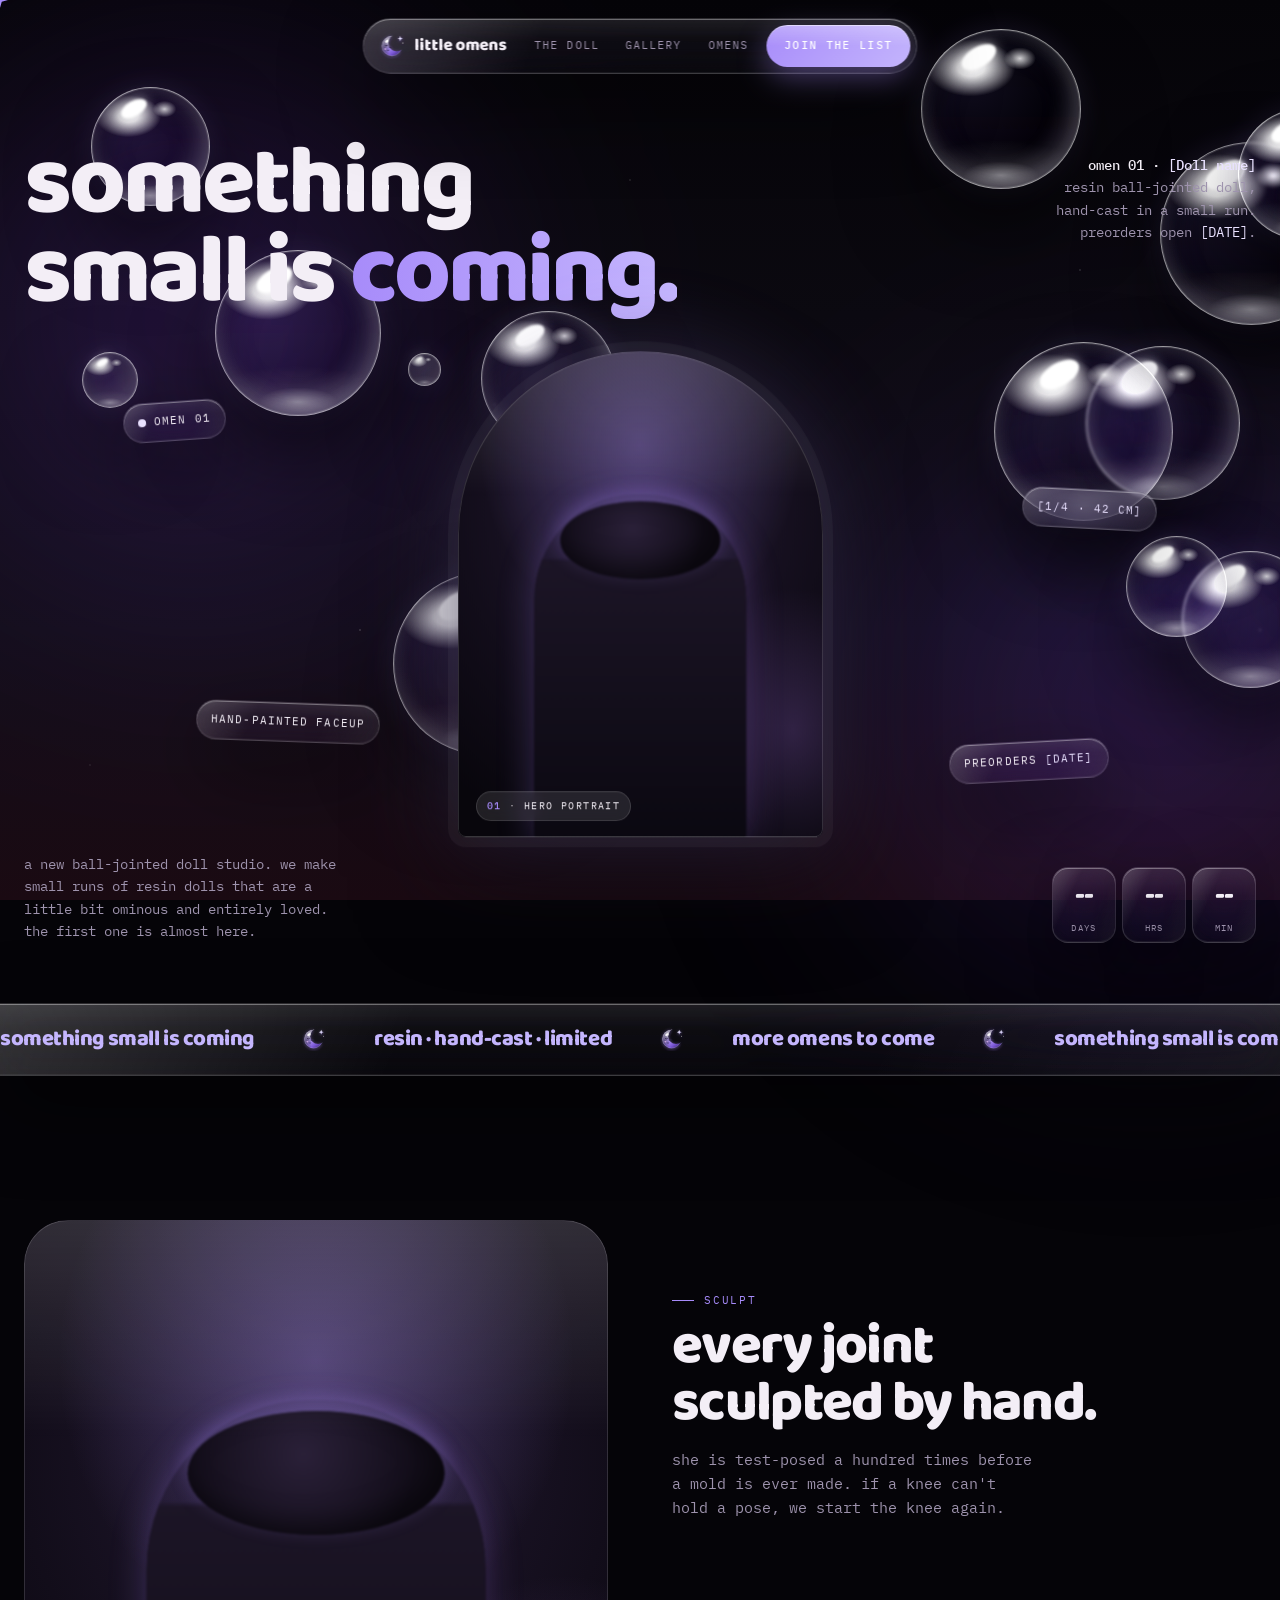
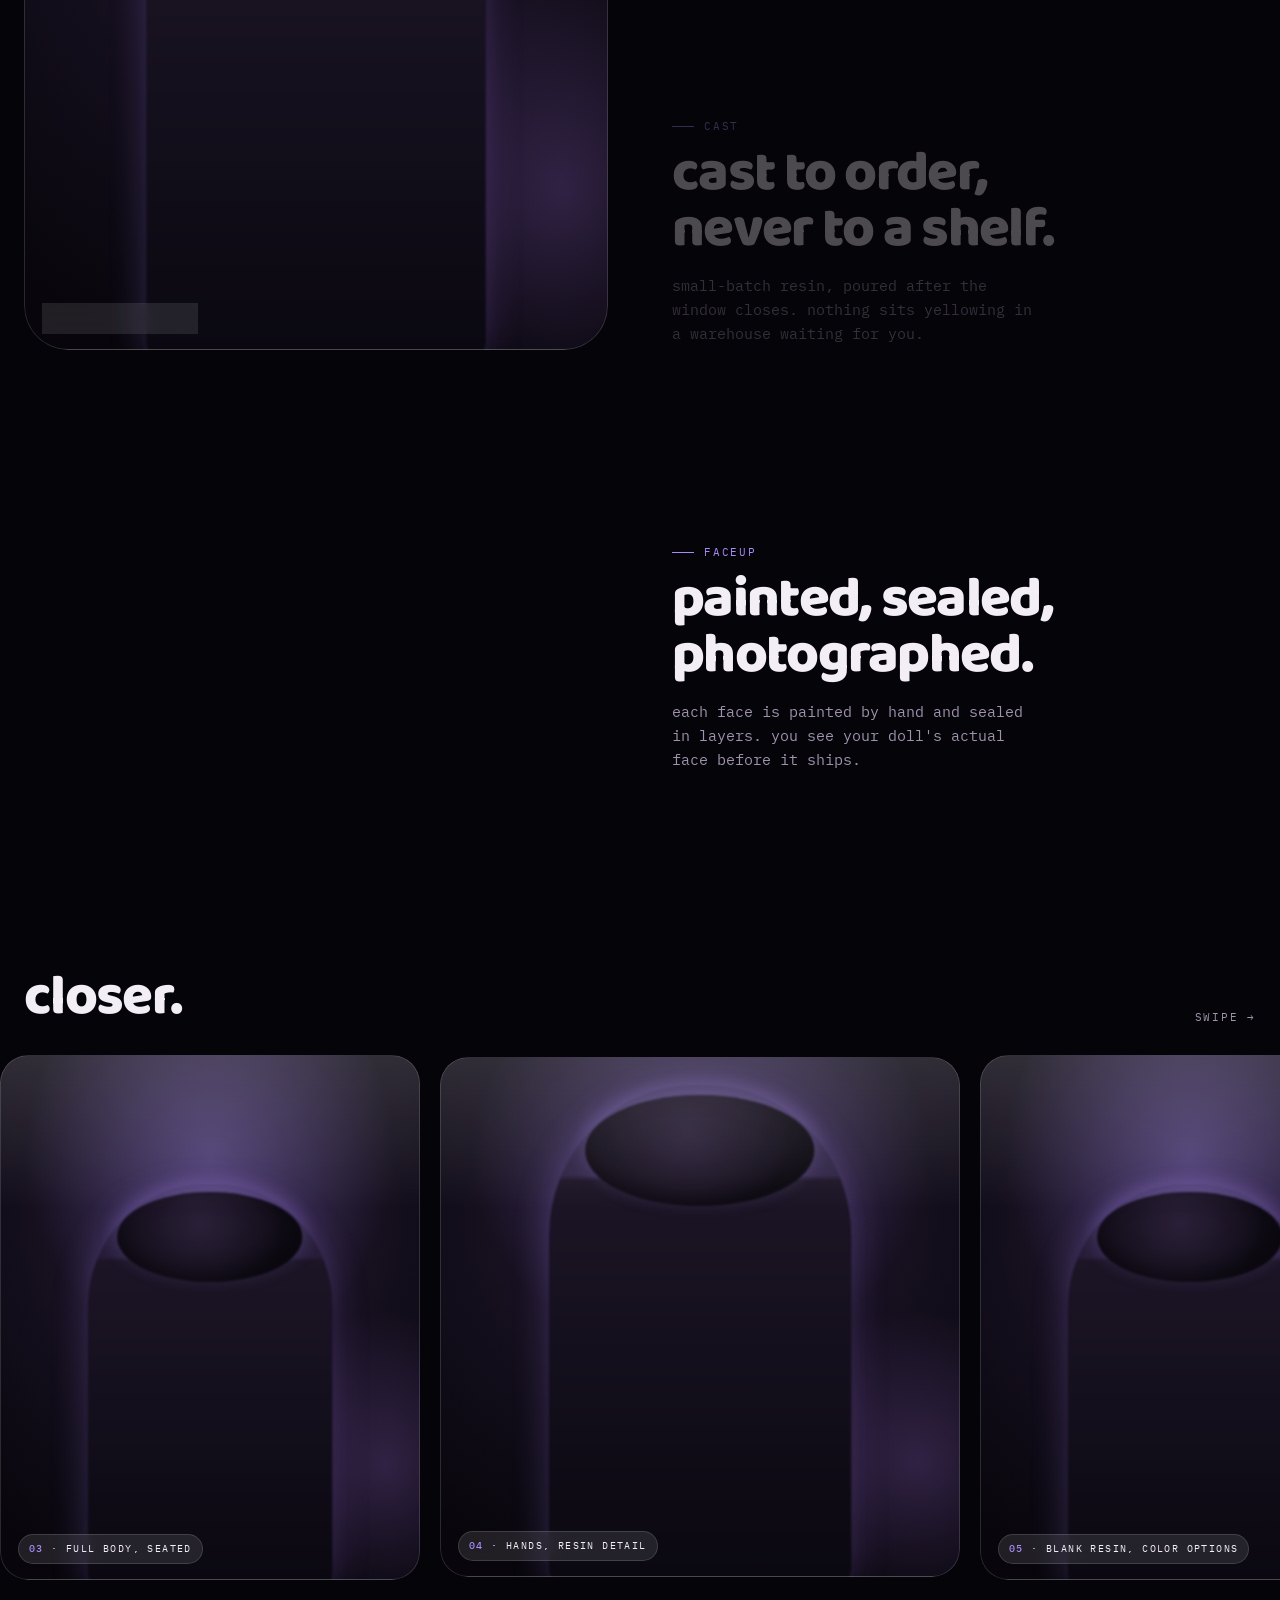
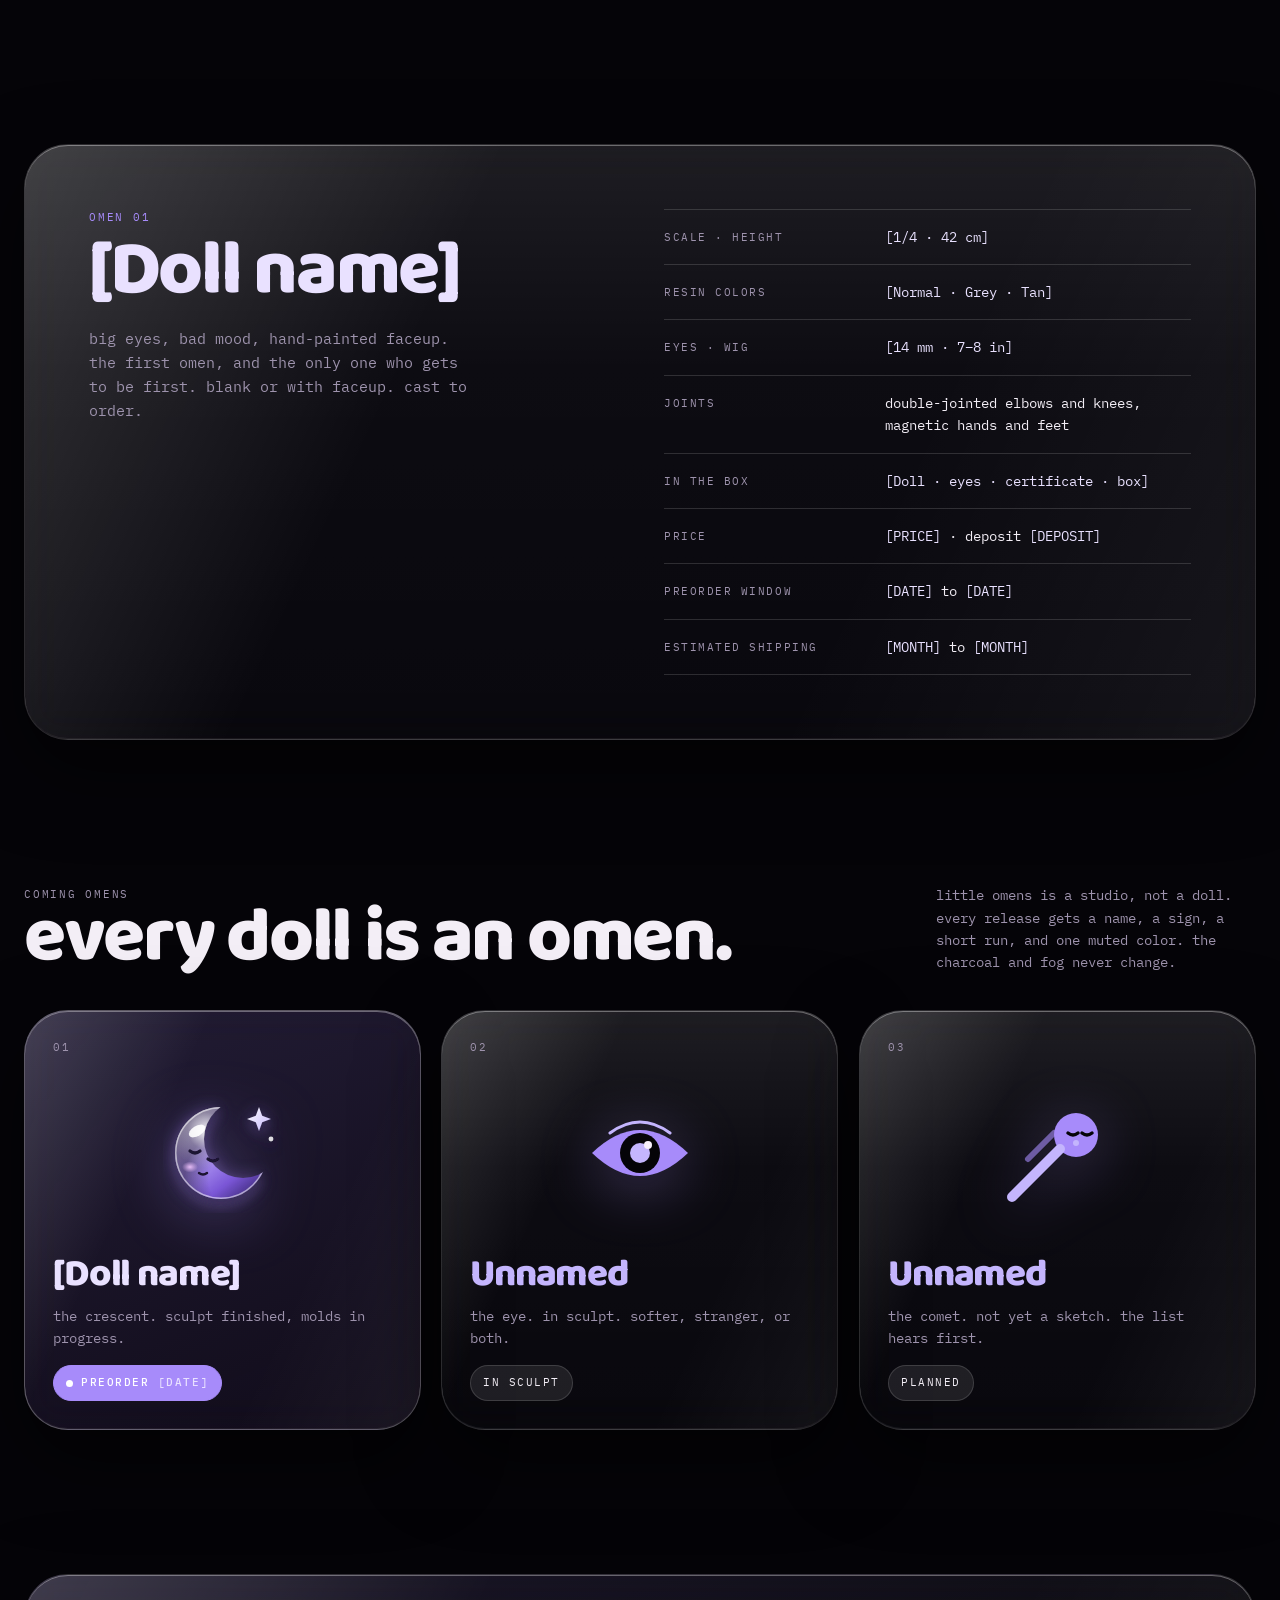
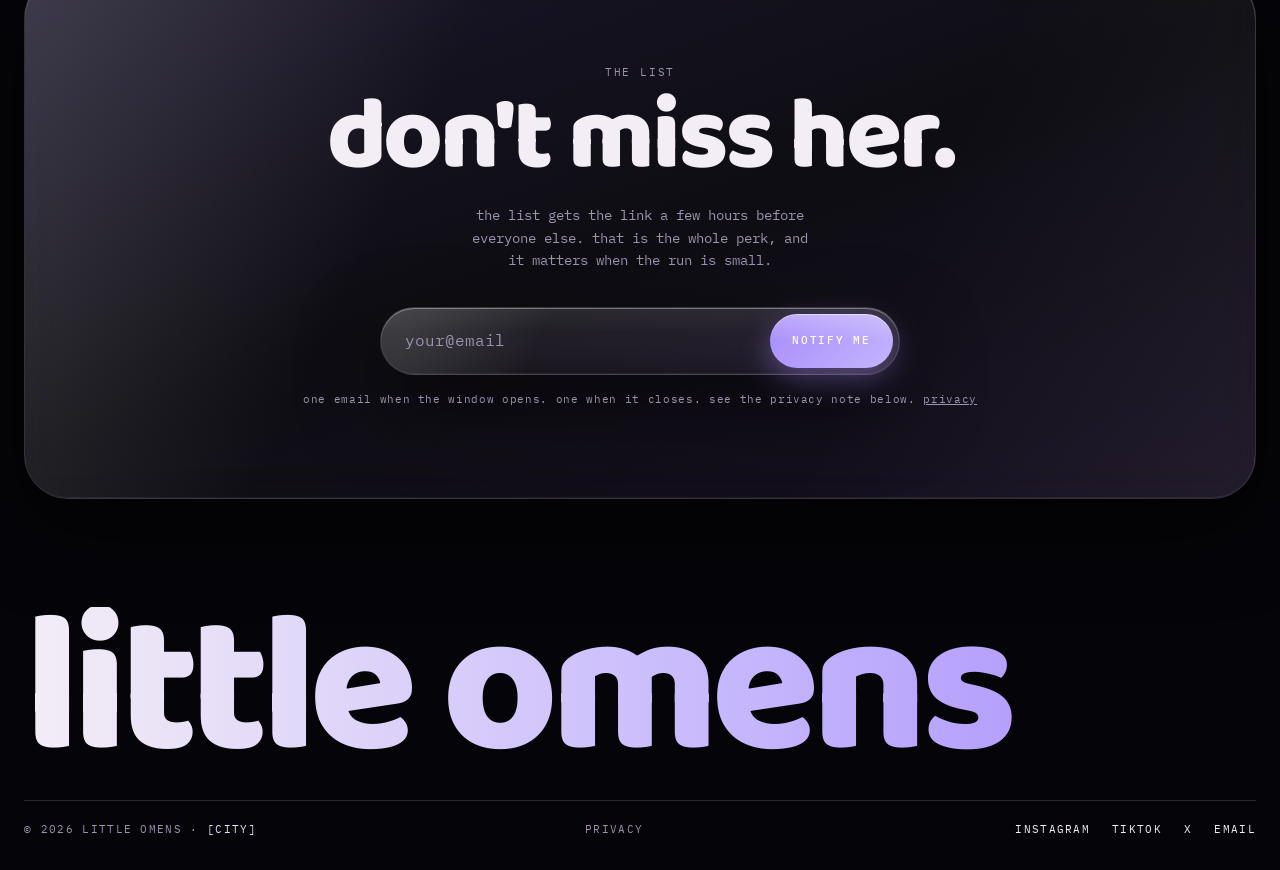
==== index.html @ 1acce770 "little omens promo site Static promo and waitlist page: dark glass design, parallax bubbles, content" ====
<!doctype html>
<html lang="en">
<head>
<meta charset="utf-8">
<meta name="viewport" content="width=device-width, initial-scale=1">
<title>little omens</title>
<meta name="description" content="a new ball-jointed doll studio. something small is coming.">
<meta name="referrer" content="strict-origin-when-cross-origin">
<meta property="og:title" content="little omens">
<meta property="og:description" content="a new ball-jointed doll studio. something small is coming.">
<meta property="og:image" content="images/og.jpg">
<meta property="og:type" content="website">
<link rel="icon" href="favicon.svg" type="image/svg+xml">
<link rel="preconnect" href="https://fonts.googleapis.com">
<link rel="stylesheet" href="https://fonts.googleapis.com/css2?family=Baloo+2:wght@700;800&family=IBM+Plex+Mono:wght@400;500&display=swap">
<link rel="stylesheet" href="styles.css">
</head>
<body>
<div class="sky" aria-hidden="true"></div>
<div class="stars" aria-hidden="true"></div>
<div class="bubbles" id="bubbles" aria-hidden="true"></div>
<div class="cursor" aria-hidden="true"><span class="lbl">open</span></div>

<nav class="glass">
  <a class="brand" href="#top" aria-label="little omens home"><svg width="26" height="26" viewBox="0 0 120 120" aria-hidden="true"><defs><linearGradient id="lo-body" x1="20%" y1="10%" x2="85%" y2="95%"><stop offset="0" stop-color="#EDE6FF"/><stop offset=".35" stop-color="#B9A3FA"/><stop offset=".75" stop-color="#7A56D6"/><stop offset="1" stop-color="#3E2A7A"/></linearGradient><radialGradient id="lo-spec" cx="34%" cy="26%" r="40%"><stop offset="0" stop-color="#fff" stop-opacity=".95"/><stop offset=".5" stop-color="#fff" stop-opacity=".18"/><stop offset="1" stop-color="#fff" stop-opacity="0"/></radialGradient><radialGradient id="lo-shade" cx="70%" cy="80%" r="60%"><stop offset=".55" stop-color="#1a1030" stop-opacity="0"/><stop offset="1" stop-color="#1a1030" stop-opacity=".55"/></radialGradient><radialGradient id="lo-blush" cx="50%" cy="50%" r="50%"><stop offset="0" stop-color="#F3C6FF" stop-opacity=".9"/><stop offset="1" stop-color="#F3C6FF" stop-opacity="0"/></radialGradient><linearGradient id="lo-star" x1="0" y1="0" x2="1" y2="1"><stop offset="0" stop-color="#FFFFFF"/><stop offset="1" stop-color="#C4B5FD"/></linearGradient><mask id="lo-cres"><rect width="120" height="120" fill="#fff"/><circle cx="80" cy="46" r="39" fill="#000"/></mask><filter id="lo-shadow" x="-30%" y="-30%" width="160%" height="170%"><feDropShadow dx="0" dy="6" stdDeviation="5" flood-color="#000" flood-opacity=".55"/><feDropShadow dx="0" dy="0" stdDeviation="8" flood-color="#A78BFA" flood-opacity=".35"/></filter></defs><g filter="url(#lo-shadow)"><g mask="url(#lo-cres)"><circle cx="58" cy="60" r="46" fill="url(#lo-body)"/><circle cx="58" cy="60" r="46" fill="url(#lo-shade)"/><circle cx="58" cy="60" r="46" fill="url(#lo-spec)"/><circle cx="58" cy="60" r="45.2" fill="none" stroke="#fff" stroke-opacity=".55" stroke-width="1.4"/></g><ellipse cx="34" cy="38" rx="9" ry="5" fill="#fff" opacity=".9" transform="rotate(-32 34 38)"/><ellipse cx="27" cy="74" rx="8" ry="5.5" fill="url(#lo-blush)"/><path d="M27 58q5 4 10 0" stroke="#1B1230" stroke-width="3.2" fill="none" stroke-linecap="round"/><path d="M45 66q5 4 10 0" stroke="#1B1230" stroke-width="3.2" fill="none" stroke-linecap="round"/><path d="M36 80q4 3 8 0" stroke="#1B1230" stroke-width="2.4" fill="none" stroke-linecap="round"/><path d="M96 14l3.2 8.8 8.8 3.2-8.8 3.2-3.2 8.8-3.2-8.8-8.8-3.2 8.8-3.2z" fill="url(#lo-star)"/><circle cx="108" cy="46" r="2.4" fill="#fff" opacity=".85"/></g></svg><span data-t="brand.name"></span></a>
  <div class="links"><a href="#story">the doll</a><a href="#gallery">gallery</a><a href="#omens">omens</a></div>
  <a class="cta" href="#join">join the list</a>
</nav>

<header class="hero" id="top">
  <div class="top">
    <h1 id="h1"></h1>
    <div class="side"><b><span data-t="drop.label"></span> · <span data-t="drop.dollName"></span></b>resin ball-jointed doll, hand-cast in a small run. preorders open <span data-t="drop.date"></span>.</div>
  </div>
  <div class="stage">
    <div class="chip c1 glass" data-float="18"><span class="dot"></span><span data-t="drop.label"></span></div>
    <div class="chip c2 glass" data-float="-26"><span data-t="drop.scale"></span></div>
    <div class="chip c3 glass" data-float="22">hand-painted faceup</div>
    <div class="chip c4 glass" data-float="-16">preorders <span data-t="drop.date"></span></div>
    <figure class="plate arch" data-photo="hero" data-depth="-0.06">
      <div class="backdrop"></div><div class="key"></div><div class="shadow"></div><div class="subject"></div>
      <img alt="" class="photo">
      <figcaption class="cap"><b>01</b> · <span data-cap="hero"></span></figcaption>
    </figure>
  </div>
  <div class="bottom">
    <p data-t="statement.full"></p>
    <div class="count" id="count" aria-label="time until preorders open">
      <span class="glass">--<small>days</small></span><span class="glass">--<small>hrs</small></span><span class="glass">--<small>min</small></span>
    </div>
  </div>
</header>

<div class="marquee glass" aria-hidden="true"><div class="track" id="marquee"></div></div>

<section class="story" id="story">
  <div class="pin">
    <figure class="plate" data-photo="fig3" id="storyPlate">
      <div class="backdrop"></div><div class="key"></div><div class="shadow"></div><div class="subject"></div>
      <img alt="" class="photo">
      <figcaption class="cap"><b>02</b> · <span data-cap="fig3"></span></figcaption>
    </figure>
  </div>
  <div class="steps" id="steps">
    <div class="step"><div class="k"><i></i>sculpt</div><h2>every joint sculpted by hand.</h2><p>she is test-posed a hundred times before a mold is ever made. if a knee can't hold a pose, we start the knee again.</p></div>
    <div class="step"><div class="k"><i></i>cast</div><h2>cast to order, never to a shelf.</h2><p>small-batch resin, poured after the window closes. nothing sits yellowing in a warehouse waiting for you.</p></div>
    <div class="step"><div class="k"><i></i>faceup</div><h2>painted, sealed, photographed.</h2><p>each face is painted by hand and sealed in layers. you see your doll's actual face before it ships.</p></div>
  </div>
</section>

<section class="gal" id="gallery">
  <div class="head rv"><h2>closer.</h2><div class="k">swipe →</div></div>
  <div class="rail">
    <figure class="plate" data-photo="fig2"><div class="backdrop"></div><div class="key"></div><div class="shadow"></div><div class="subject"></div><img alt="" class="photo"><figcaption class="cap"><b>03</b> · <span data-cap="fig2"></span></figcaption></figure>
    <figure class="plate" data-photo="fig4"><div class="backdrop"></div><div class="key"></div><div class="shadow"></div><div class="subject"></div><img alt="" class="photo"><figcaption class="cap"><b>04</b> · <span data-cap="fig4"></span></figcaption></figure>
    <figure class="plate" data-photo="fig5"><div class="backdrop"></div><div class="key"></div><div class="shadow"></div><div class="subject"></div><img alt="" class="photo"><figcaption class="cap"><b>05</b> · <span data-cap="fig5"></span></figcaption></figure>
  </div>
</section>

<section class="spec rv" id="drop">
  <div class="card glass">
    <div>
      <div class="k" data-t="drop.label"></div>
      <h2 data-t="drop.dollName"></h2>
      <p class="lede" data-t="drop.intro"></p>
    </div>
    <table id="specs"></table>
  </div>
</section>

<section class="roster rv" id="omens">
  <div class="head">
    <div><div class="k" data-t="roster.kicker"></div><h2 data-t="roster.title"></h2></div>
    <p class="lede" data-t="roster.lede"></p>
  </div>
  <div class="tiles" id="roster"></div>
</section>

<section class="join-wrap rv" id="join">
  <div class="box glass">
    <div class="k" data-t="join.kicker"></div>
    <h2 data-t="join.title"></h2>
    <p class="lede" data-t="join.lede"></p>
    <form class="join glass" id="join-form" name="waitlist" method="POST">
      <label class="hp" aria-hidden="true">leave this empty <input type="text" name="website" tabindex="-1" autocomplete="off"></label>
      <input type="email" name="email" placeholder="your@email" aria-label="Email address" autocomplete="email" required>
      <button type="submit">notify me</button>
    </form>
    <div class="fine"><span data-t="join.fine"></span> <a href="privacy.html">privacy</a></div>
  </div>
</section>

<footer>
  <div class="mark" data-t="brand.name"></div>
  <div class="row">
    <div>© <span data-t="brand.year"></span> <span data-t="brand.name"></span> · <span data-t="brand.city"></span></div>
    <div class="legal"><a href="privacy.html">privacy</a></div>
    <div id="social"></div>
  </div>
</footer>

<script src="content.js"></script>
<script src="site.js"></script>
</body>
</html>
---- styles.css ----
:root{
  /* little omens · dark & cute: midnight plum, candy pink, lilac glass */
  /* black first; purple and deep red as the secondaries */
  --bg0:#050408; --bg1:#0b0910; --bg2:#120d1a; --wine:#1a0a12;
  --cream:#F3EEF6; --mute:#9E93AD; --pink:#A78BFA; --pink-2:#6D3FC7; --lilac:#C4B5FD; --red:#E9E1FF;
  --glass:rgba(255,255,255,.045); --glass-2:rgba(255,255,255,.09); --edge:rgba(255,255,255,.14); --edge-2:rgba(255,255,255,.3);
  --display:"Baloo 2","Arial Rounded MT Bold","Helvetica Neue",sans-serif;
  --mono:"IBM Plex Mono","Courier New",monospace;
  --r:28px; --r-lg:44px; --ease:cubic-bezier(.22,1,.36,1);
}
*{box-sizing:border-box}
html{scroll-behavior:smooth}
body{margin:0;background:var(--bg0);color:var(--cream);font-family:var(--mono);font-size:14px;line-height:1.6;overflow-x:hidden;cursor:none}
a,button,input{cursor:none}
@media (hover:none){body,a,button,input{cursor:auto}.cursor{display:none}}
a{color:var(--cream)}
::selection{background:var(--pink);color:#fff}
.ph{color:var(--red)}
.k{font-size:11px;letter-spacing:.16em;text-transform:uppercase;color:var(--mute)}
h1,h2,h3{font-family:var(--display);font-weight:800;letter-spacing:-.03em;margin:0;text-wrap:balance}

/* ---- gradient sky: fixed, slowly breathing ---- */
.sky{position:fixed;inset:0;z-index:-2;background:linear-gradient(180deg,var(--bg0) 0%,var(--bg1) 35%,var(--bg2) 70%,var(--wine) 100%)}
.sky::before,.sky::after{content:"";position:absolute;width:70vmax;height:70vmax;border-radius:50%;filter:blur(90px);opacity:.55;mix-blend-mode:screen;animation:drift 26s ease-in-out infinite alternate}
.sky::before{left:-20vmax;top:-10vmax;background:radial-gradient(circle,#3d1a6e 0%,transparent 60%);opacity:.5}
.sky::after{right:-25vmax;bottom:-20vmax;background:radial-gradient(circle,#2a1460 0%,transparent 60%);animation-delay:-13s;opacity:.55}
@keyframes drift{from{transform:translate(0,0) scale(1)}to{transform:translate(8vmax,6vmax) scale(1.15)}}
.stars{position:fixed;inset:0;z-index:-1;pointer-events:none;background-image:radial-gradient(1px 1px at 20% 30%,rgba(255,255,255,.5),transparent),radial-gradient(1px 1px at 70% 20%,rgba(255,255,255,.4),transparent),radial-gradient(1.5px 1.5px at 40% 70%,rgba(255,255,255,.35),transparent),radial-gradient(1px 1px at 85% 60%,rgba(255,255,255,.5),transparent),radial-gradient(1px 1px at 10% 85%,rgba(255,255,255,.3),transparent),radial-gradient(1.5px 1.5px at 55% 45%,rgba(255,255,255,.3),transparent);background-size:900px 900px;opacity:.7}

/* ---- bubbles: translucent, drifting, parallaxed ---- */
.bubbles{position:fixed;inset:0;z-index:0;pointer-events:none;overflow:hidden}
.bubble{position:absolute;border-radius:50%;will-change:transform;
  /* a clear glass sphere: near-transparent body, thick refracting rim, two speculars, a caustic arc at the bottom */
  background:
    radial-gradient(ellipse 28% 18% at 31% 24%, rgba(255,255,255,1) 0%, rgba(255,255,255,.9) 30%, rgba(255,255,255,0) 100%),
    radial-gradient(ellipse 10% 7% at 62% 18%, rgba(255,255,255,.85) 0%, rgba(255,255,255,0) 100%),
    radial-gradient(ellipse 60% 22% at 50% 92%, rgba(255,255,255,.45) 0%, rgba(255,255,255,.08) 40%, rgba(255,255,255,0) 100%),
    radial-gradient(circle at 50% 50%, rgba(255,255,255,0) 0%, rgba(255,255,255,0) 58%, rgba(255,255,255,.04) 72%, rgba(255,255,255,.16) 88%, rgba(255,255,255,.45) 100%),
    radial-gradient(circle at 30% 30%, rgba(167,139,250,.10) 0%, rgba(167,139,250,0) 60%);
  border:1px solid rgba(255,255,255,.55);
  box-shadow:
    inset 0 0 0 1px rgba(255,255,255,.12),
    inset -8px -10px 24px rgba(255,255,255,.18),
    inset 10px 12px 30px rgba(0,0,0,.28),
    inset 0 0 40px rgba(167,139,250,.10),
    0 40px 80px rgba(0,0,0,.55),
    0 0 30px rgba(167,139,250,.12);
  backdrop-filter:blur(1.5px) brightness(1.2) contrast(1.05);-webkit-backdrop-filter:blur(1.5px) brightness(1.2) contrast(1.05);
  animation:bob var(--dur,14s) ease-in-out infinite alternate}
/* thin-film iridescence on the rim only */
.bubble::before{content:"";position:absolute;inset:-1px;border-radius:50%;background:conic-gradient(from 200deg, rgba(167,139,250,.0), rgba(167,139,250,.55) 12%, rgba(120,220,255,.35) 30%, rgba(255,255,255,0) 45%, rgba(196,181,253,.45) 62%, rgba(255,190,240,.35) 78%, rgba(167,139,250,0));-webkit-mask:radial-gradient(circle, transparent 88%, #000 90%, #000 100%);mask:radial-gradient(circle, transparent 88%, #000 90%, #000 100%);opacity:.9;filter:blur(.6px)}
/* the hard specular */
.bubble::after{content:"";position:absolute;left:24%;top:11%;width:24%;height:13%;border-radius:50%;background:#fff;filter:blur(1px);transform:rotate(-30deg);opacity:1;box-shadow:0 0 12px rgba(255,255,255,.7)}
@keyframes bob{from{margin-top:0}to{margin-top:-40px}}

/* everything above the sky */
nav,header,section,footer,.marquee{position:relative;z-index:1}

/* ---- glass ---- */
.glass{background:linear-gradient(180deg,rgba(255,255,255,.10) 0%,rgba(255,255,255,.035) 38%,rgba(255,255,255,.02) 100%);border:1px solid var(--edge);backdrop-filter:blur(20px) saturate(150%);-webkit-backdrop-filter:blur(20px) saturate(150%);box-shadow:inset 0 1px 0 rgba(255,255,255,.35), inset 0 -1px 0 rgba(255,255,255,.06), 0 30px 80px rgba(0,0,0,.55)}
.glass::before{content:"";position:absolute;inset:0;border-radius:inherit;pointer-events:none;background:linear-gradient(115deg,rgba(255,255,255,.16) 0%,rgba(255,255,255,0) 32%,rgba(255,255,255,0) 68%,rgba(255,255,255,.05) 100%);z-index:0}
.glass>*{position:relative;z-index:1}
/* positioned parents for the sheen; nav stays fixed and chips stay absolute */
.marquee,.spec .card,.join-wrap .box,.join,.tile,.count span{position:relative}

/* ---- cursor: a tiny star ---- */
.cursor{position:fixed;left:0;top:0;width:16px;height:16px;pointer-events:none;z-index:100;transform:translate(-50%,-50%);transition:width .25s var(--ease),height .25s var(--ease)}
.cursor::before{content:"";position:absolute;inset:0;background:var(--pink);clip-path:polygon(50% 0%,61% 39%,100% 50%,61% 61%,50% 100%,39% 61%,0% 50%,39% 39%);transition:background .25s}
.cursor.on{width:56px;height:56px}
.cursor.on::before{background:rgba(167,139,250,.25);clip-path:circle(50%);border:1px solid var(--pink)}
.cursor .lbl{position:absolute;inset:0;display:grid;place-items:center;font-size:9px;letter-spacing:.12em;text-transform:uppercase;color:var(--cream);opacity:0;transition:opacity .2s}
.cursor.on .lbl{opacity:1}

/* ---- nav ---- */
nav{position:fixed;top:18px;left:50%;transform:translateX(-50%);z-index:50;display:flex;align-items:center;gap:6px;padding:6px 6px 6px 16px;border-radius:999px}
nav .brand{display:flex;align-items:center;gap:9px;font-family:var(--display);font-weight:800;font-size:17px;text-decoration:none;color:var(--cream);padding-right:10px}
nav .brand svg{display:block}
nav .links{display:flex;gap:2px}
nav .links a{font-size:11px;letter-spacing:.1em;text-transform:uppercase;text-decoration:none;color:var(--mute);padding:10px 12px;border-radius:999px;transition:background .2s,color .2s}
nav .links a:hover,nav .links a:focus-visible{background:var(--glass-2);color:var(--cream);outline:none}
nav a.cta{font-size:11px;letter-spacing:.12em;text-transform:uppercase;text-decoration:none;background:linear-gradient(180deg,rgba(255,255,255,.28),rgba(255,255,255,0) 50%),linear-gradient(135deg,var(--pink),var(--lilac));color:#fff;font-weight:500;padding:12px 18px;border-radius:999px;white-space:nowrap;transition:transform .3s var(--ease);box-shadow:inset 0 1px 0 rgba(255,255,255,.5), 0 10px 30px rgba(167,139,250,.4)}
nav a.cta:hover,nav a.cta:focus-visible{transform:scale(1.04);outline:none}

/* ---- photo plate: glowing stand-in ---- */
.plate{position:relative;overflow:hidden;background:#0c0911;isolation:isolate;margin:0;border-radius:var(--r)}
.plate .backdrop{position:absolute;inset:-10%;background:radial-gradient(ellipse 70% 60% at 50% 35%, #241a33 0%, #120d1a 60%, #08060c 100%)}
.plate .key{position:absolute;inset:-20%;background:radial-gradient(ellipse 45% 40% at 50% 28%, rgba(167,139,250,.35), transparent 70%),radial-gradient(ellipse 30% 30% at 80% 70%, rgba(155,107,214,.25), transparent 70%)}
.plate .subject{position:absolute;left:50%;bottom:-2%;transform:translateX(-50%);width:58%;aspect-ratio:3/5;border-radius:48% 48% 8% 8% / 30% 30% 4% 4%;background:linear-gradient(to bottom, transparent 0%, transparent 18%, #1c1526 19%, #0a0810 100%);filter:blur(1.2px);box-shadow:-10px 0 30px rgba(167,139,250,.15), 10px 0 30px rgba(155,107,214,.15)}
.plate .subject::after{content:"";position:absolute;left:12%;right:12%;top:2%;height:22%;border-radius:50%;background:radial-gradient(circle at 45% 35%, #2a2038, #120d19 70%);box-shadow:inset -12px -10px 26px rgba(0,0,0,.5), 0 -6px 20px rgba(167,139,250,.25)}
.plate .shadow{position:absolute;left:20%;right:20%;bottom:-6%;height:14%;border-radius:50%;background:radial-gradient(ellipse, rgba(167,139,250,.25), transparent 70%);filter:blur(8px)}
.plate .photo{position:absolute;inset:0;width:100%;height:100%;object-fit:cover;display:none;z-index:1}
.plate.has-photo .photo{display:block}
.plate.has-photo .backdrop,.plate.has-photo .key,.plate.has-photo .subject,.plate.has-photo .shadow{display:none}
.plate .cap{position:absolute;left:18px;bottom:16px;font-size:10px;letter-spacing:.14em;text-transform:uppercase;color:var(--cream);z-index:3;background:rgba(255,255,255,.1);border:1px solid var(--edge);padding:6px 10px;border-radius:999px;backdrop-filter:blur(8px)}
.plate .cap b{font-weight:500;color:var(--pink)}
.plate::after{content:"";position:absolute;inset:0;border-radius:inherit;border:1px solid var(--edge);pointer-events:none;z-index:2;background:linear-gradient(180deg,rgba(255,255,255,.14),rgba(255,255,255,0) 30%)}

/* ---- hero ---- */
.hero{min-height:100svh;padding:140px 24px 60px;display:grid;grid-template-rows:auto 1fr auto;gap:24px;overflow:hidden}
.hero .top{display:flex;justify-content:space-between;align-items:flex-start;max-width:1400px;margin:0 auto;width:100%}
.hero h1{font-size:clamp(52px,7.6vw,140px);line-height:.92;max-width:12ch}
.hero h1 .w{display:inline-block;animation:rise 1s var(--ease) both;clip-path:inset(-10% 0 -6% 0)}
.hero h1 .w:nth-child(2){animation-delay:.08s}.hero h1 .w:nth-child(3){animation-delay:.16s}.hero h1 .w:nth-child(4){animation-delay:.24s}
.hero h1 .w:last-child{background:linear-gradient(90deg,var(--pink),var(--lilac));-webkit-background-clip:text;background-clip:text;color:transparent}
@keyframes rise{from{transform:translateY(110%);opacity:0}to{transform:translateY(0);opacity:1}}
.hero .side{text-align:right;max-width:26ch;color:var(--mute);padding-top:14px}
.hero .side b{display:block;color:var(--cream);font-weight:500}
.hero .stage{position:relative;display:grid;place-items:center;min-height:46vh}
.hero .arch{height:min(54vh,560px);width:auto;aspect-ratio:3/4;border-radius:999px 999px var(--r-lg) var(--r-lg);will-change:transform;box-shadow:0 0 0 10px rgba(255,255,255,.04), inset 0 2px 0 rgba(255,255,255,.3), 0 0 90px rgba(167,139,250,.22), 0 40px 100px rgba(0,0,0,.7)}
.chip{position:absolute;display:flex;align-items:center;gap:8px;border-radius:999px;padding:10px 14px;font-size:11px;letter-spacing:.1em;text-transform:uppercase;will-change:transform;white-space:nowrap;color:var(--cream)}
.chip .dot{width:8px;height:8px;border-radius:50%;background:var(--red);box-shadow:0 0 0 0 rgba(196,181,253,.6);animation:pulse 2s infinite}
@keyframes pulse{70%{box-shadow:0 0 0 10px rgba(196,181,253,0)}100%{box-shadow:0 0 0 0 rgba(196,181,253,0)}}
.c1{left:8%;top:12%;rotate:-4deg}.c2{right:8%;top:30%;rotate:3deg}.c3{left:14%;bottom:18%;rotate:2deg}.c4{right:12%;bottom:10%;rotate:-3deg}
.hero .bottom{display:flex;justify-content:space-between;align-items:flex-end;max-width:1400px;margin:0 auto;width:100%;gap:24px}
.hero .bottom p{max-width:40ch;margin:0;color:var(--mute)}
.count{display:flex;gap:6px;font-family:var(--display);font-weight:800;font-size:28px;letter-spacing:-.02em}
.count span{border-radius:16px;padding:6px 12px;min-width:64px;text-align:center;font-variant-numeric:tabular-nums;color:var(--cream)}
.count small{display:block;font-family:var(--mono);font-weight:400;font-size:9px;letter-spacing:.14em;text-transform:uppercase;color:var(--mute);margin-top:2px}

/* ---- marquee ---- */
.marquee{overflow:hidden;padding:18px 0;white-space:nowrap;border-left:0;border-right:0;border-radius:0}
.marquee .track{display:inline-flex;gap:48px;align-items:center;animation:slide 30s linear infinite;font-family:var(--display);font-weight:800;font-size:22px;letter-spacing:-.02em;color:var(--lilac)}
.marquee svg{flex:none}
@keyframes slide{to{transform:translateX(-50%)}}

/* ---- pinned story ---- */
.story{max-width:1400px;margin:0 auto;padding:16vh 24px;display:grid;grid-template-columns:1fr 1fr;gap:64px;align-items:start}
.story .pin{position:sticky;top:14vh}
.story .pin .plate{aspect-ratio:4/5;border-radius:var(--r-lg)}
.story .steps{display:flex;flex-direction:column;gap:22vh;padding-top:8vh}
.story .step{opacity:.3;transition:opacity .5s var(--ease)}
.story .step.on{opacity:1}
.story .step h2{font-size:clamp(34px,4.4vw,64px);line-height:1;margin:10px 0 16px}
.story .step p{color:var(--mute);max-width:40ch;margin:0;font-size:15px}
.story .step .k{display:flex;align-items:center;gap:10px;color:var(--pink)}
.story .step .k i{display:inline-block;width:22px;height:1px;background:var(--pink)}

/* ---- gallery ---- */
.gal{padding:6vh 0 16vh}
.gal .head{max-width:1400px;margin:0 auto;padding:0 24px 28px;display:flex;justify-content:space-between;align-items:flex-end}
.gal .head h2{font-size:clamp(34px,4.4vw,64px);line-height:1}
.gal .rail{display:flex;gap:20px;overflow-x:auto;scroll-snap-type:x mandatory;padding:0 24px 20px;scrollbar-width:none}
.gal .rail::-webkit-scrollbar{display:none}
.gal .rail .plate{flex:0 0 min(78vw,420px);aspect-ratio:4/5;scroll-snap-align:start;transition:transform .5s var(--ease)}
.gal .rail .plate:nth-child(2){flex-basis:min(78vw,520px);aspect-ratio:1/1;align-self:center}
.gal .rail .plate:hover{transform:translateY(-6px)}

/* ---- specs ---- */
.spec{max-width:1400px;margin:0 auto;padding:0 24px 16vh}
.spec .card{border-radius:var(--r-lg);padding:clamp(32px,5vw,72px);display:grid;grid-template-columns:1fr 1fr;gap:48px}
.spec .k{color:var(--pink)}
.spec h2{font-size:clamp(40px,6vw,96px);line-height:.92;margin:10px 0 20px}
.spec .lede{color:var(--mute);max-width:42ch;margin:0;font-size:15px}
.spec table{width:100%;border-collapse:collapse;font-variant-numeric:tabular-nums;font-size:14px}
.spec td{padding:16px 0;border-bottom:1px solid var(--edge);vertical-align:top}
.spec td:first-child{color:var(--mute);font-size:11px;letter-spacing:.14em;text-transform:uppercase;width:42%;padding-top:19px}
.spec tr:first-child td{border-top:1px solid var(--edge)}

/* ---- tiles ---- */
.roster{max-width:1400px;margin:0 auto;padding:0 24px 16vh}
.roster .head{display:flex;justify-content:space-between;align-items:flex-end;gap:24px;margin-bottom:36px;flex-wrap:wrap}
.roster h2{font-size:clamp(40px,6vw,96px);line-height:.92}
.roster .lede{color:var(--mute);max-width:40ch;margin:0}
.tiles{display:grid;grid-template-columns:repeat(3,minmax(0,1fr));gap:20px}
.tile{position:relative;border-radius:var(--r-lg);padding:28px;min-height:420px;display:flex;flex-direction:column;justify-content:space-between;transition:transform .5s var(--ease),box-shadow .5s var(--ease);will-change:transform}
.tile:hover{transform:translateY(-8px) rotate(-.6deg);box-shadow:inset 0 1px 0 rgba(255,255,255,.18), 0 0 60px rgba(167,139,250,.18), 0 40px 80px rgba(0,0,0,.4)}
.tile.live{background:linear-gradient(160deg,rgba(167,139,250,.18),rgba(155,107,214,.08));border-color:var(--edge-2)}
.tile .sign{width:120px;height:120px;align-self:center;margin:24px 0;filter:drop-shadow(0 10px 30px rgba(167,139,250,.35))}
.tile .num{font-size:11px;letter-spacing:.14em;color:var(--mute)}
.tile h3{font-size:clamp(28px,3vw,44px);line-height:1;margin:6px 0 10px}
.tile p{color:var(--mute);margin:0;font-size:14px}
.tile .st{display:inline-flex;align-items:center;gap:8px;margin-top:16px;font-size:11px;letter-spacing:.14em;text-transform:uppercase;background:var(--glass-2);border:1px solid var(--edge);border-radius:999px;padding:8px 12px;align-self:flex-start}
.tile.live .st{background:var(--pink);color:#fff;border-color:var(--pink);font-weight:500}
.tile.live .st .dot{width:7px;height:7px;border-radius:50%;background:#fff}
.tile.dim h3{color:var(--lilac)}

/* ---- join ---- */
.join-wrap{max-width:1400px;margin:0 auto;padding:0 24px 12vh}
.join-wrap .box{border-radius:var(--r-lg);padding:clamp(40px,7vw,110px) clamp(24px,5vw,72px);text-align:center;position:relative;overflow:hidden;background:linear-gradient(160deg,rgba(167,139,250,.14),rgba(255,255,255,.04) 50%,rgba(155,107,214,.12))}
.join-wrap h2{font-size:clamp(44px,8vw,128px);line-height:.9;margin:10px 0 20px}
.join-wrap .lede{color:var(--mute);max-width:44ch;margin:0 auto}
.join{display:flex;margin:36px auto 0;max-width:520px;border-radius:999px;padding:6px 6px 6px 24px}
.join input{flex:1;background:transparent;border:0;color:var(--cream);font:inherit;font-size:16px;padding:14px 0;min-width:0}
.join input::placeholder{color:var(--mute)}
.join input:focus{outline:none}
.join button{background:linear-gradient(180deg,rgba(255,255,255,.28),rgba(255,255,255,0) 50%),linear-gradient(135deg,var(--pink),var(--lilac));color:#fff;border:0;border-radius:999px;font:inherit;font-weight:500;font-size:11px;letter-spacing:.16em;text-transform:uppercase;padding:0 22px;transition:transform .3s var(--ease);box-shadow:inset 0 1px 0 rgba(255,255,255,.5), 0 10px 30px rgba(167,139,250,.4)}
.join button:hover,.join button:focus-visible{transform:scale(1.04);outline:none}
.hp{position:absolute;left:-10000px;top:auto;width:1px;height:1px;overflow:hidden}
.fine{font-size:11px;color:var(--mute);margin-top:16px;letter-spacing:.06em}
.fine a{color:var(--mute)}

/* ---- footer ---- */
footer{max-width:1400px;margin:0 auto;padding:0 24px 32px}
footer .mark{font-family:var(--display);font-weight:800;font-size:clamp(64px,15.5vw,260px);line-height:.85;letter-spacing:-.04em;background:linear-gradient(90deg,var(--cream),var(--lilac) 60%,var(--pink));-webkit-background-clip:text;background-clip:text;color:transparent;border-bottom:1px solid var(--edge);padding-bottom:24px;margin-bottom:20px;white-space:nowrap;overflow:hidden}
footer .row{display:flex;flex-wrap:wrap;justify-content:space-between;gap:16px;font-size:11px;letter-spacing:.12em;text-transform:uppercase;color:var(--mute)}
footer a{color:var(--cream);text-decoration:none;margin-left:22px}
footer .legal a{margin-left:0;margin-right:22px;color:var(--mute)}
footer a:hover{color:var(--pink)}

.rv{transform:translateY(24px);transition:transform 1s var(--ease)}
.rv.in{transform:none}

/* ---- mobile ---- */
@media (max-width:900px){
  nav{top:12px;left:12px;right:12px;transform:none;justify-content:space-between;padding:6px 6px 6px 14px}
  nav .links{display:none}
  .hero{padding:104px 20px 40px;gap:20px;min-height:0}
  .hero .top{flex-direction:column;gap:16px}
  .hero .side{text-align:left;padding-top:0}
  .hero h1{font-size:clamp(48px,14vw,80px)}
  .hero .stage{min-height:0;padding:12px 0}
  .hero .arch{height:auto;width:min(72vw,360px)}
  .chip{display:none}
  .hero .bottom{flex-direction:column;align-items:flex-start}
  .count{font-size:22px}.count span{min-width:54px;padding:6px 8px}
  .story{grid-template-columns:1fr;gap:28px;padding:10vh 20px}
  .story .pin{position:relative;top:auto}
  .story .steps{gap:48px;padding-top:0}
  .story .step{opacity:1}
  .gal .head,.spec,.roster,.join-wrap,footer{padding-left:20px;padding-right:20px}
  .gal .rail{padding:0 20px 20px}
  .spec .card{grid-template-columns:1fr;gap:28px;border-radius:var(--r)}
  .tiles{grid-template-columns:1fr}
  .tile{min-height:0}
  .tile .sign{width:90px;height:90px;margin:12px 0}
  .join{padding:6px 6px 6px 16px}
  footer .mark{font-size:clamp(48px,17vw,120px)}
  .bubble{backdrop-filter:none}
}
@media (prefers-reduced-motion: reduce){
  .hero h1 .w,.marquee .track,.bubble,.sky::before,.sky::after{animation:none}
  .rv{transform:none;transition:none}
  [data-depth],[data-float],.bubble{transform:none !important}
  .chip .dot{animation:none}
}
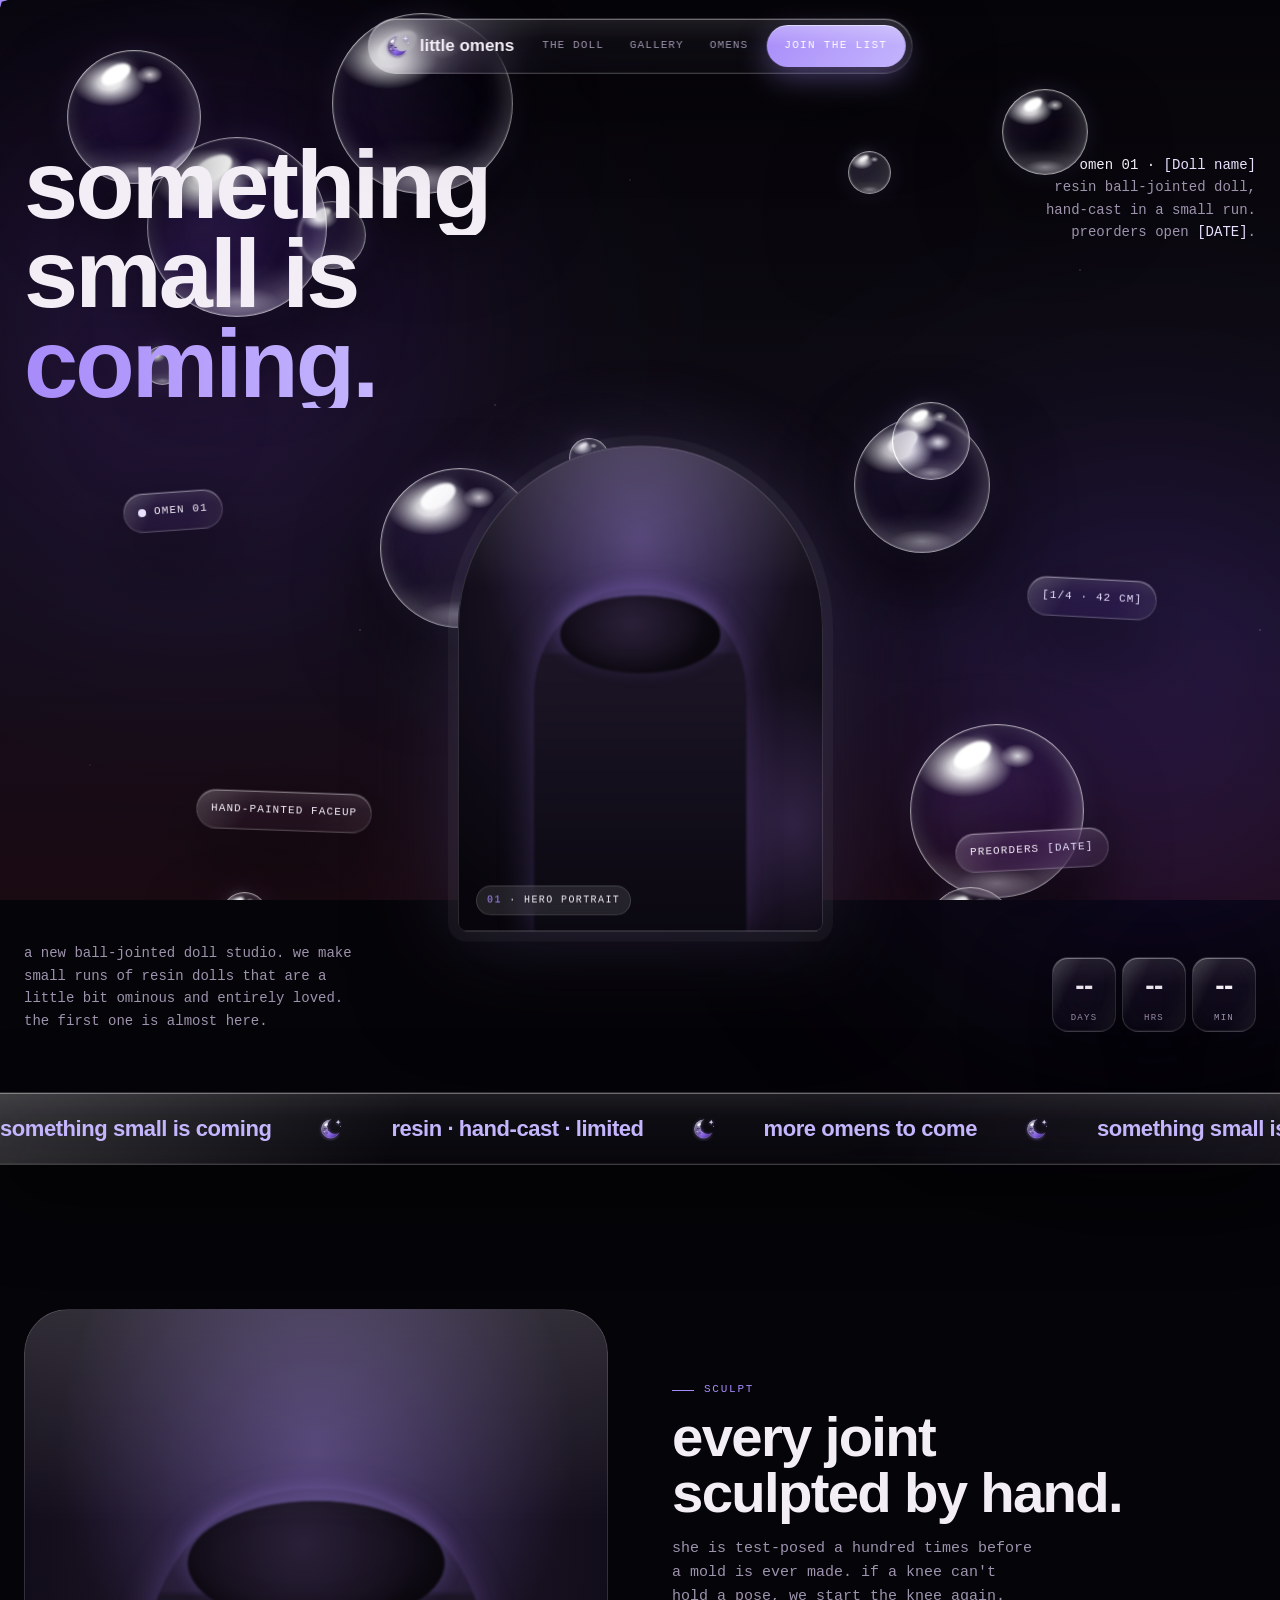
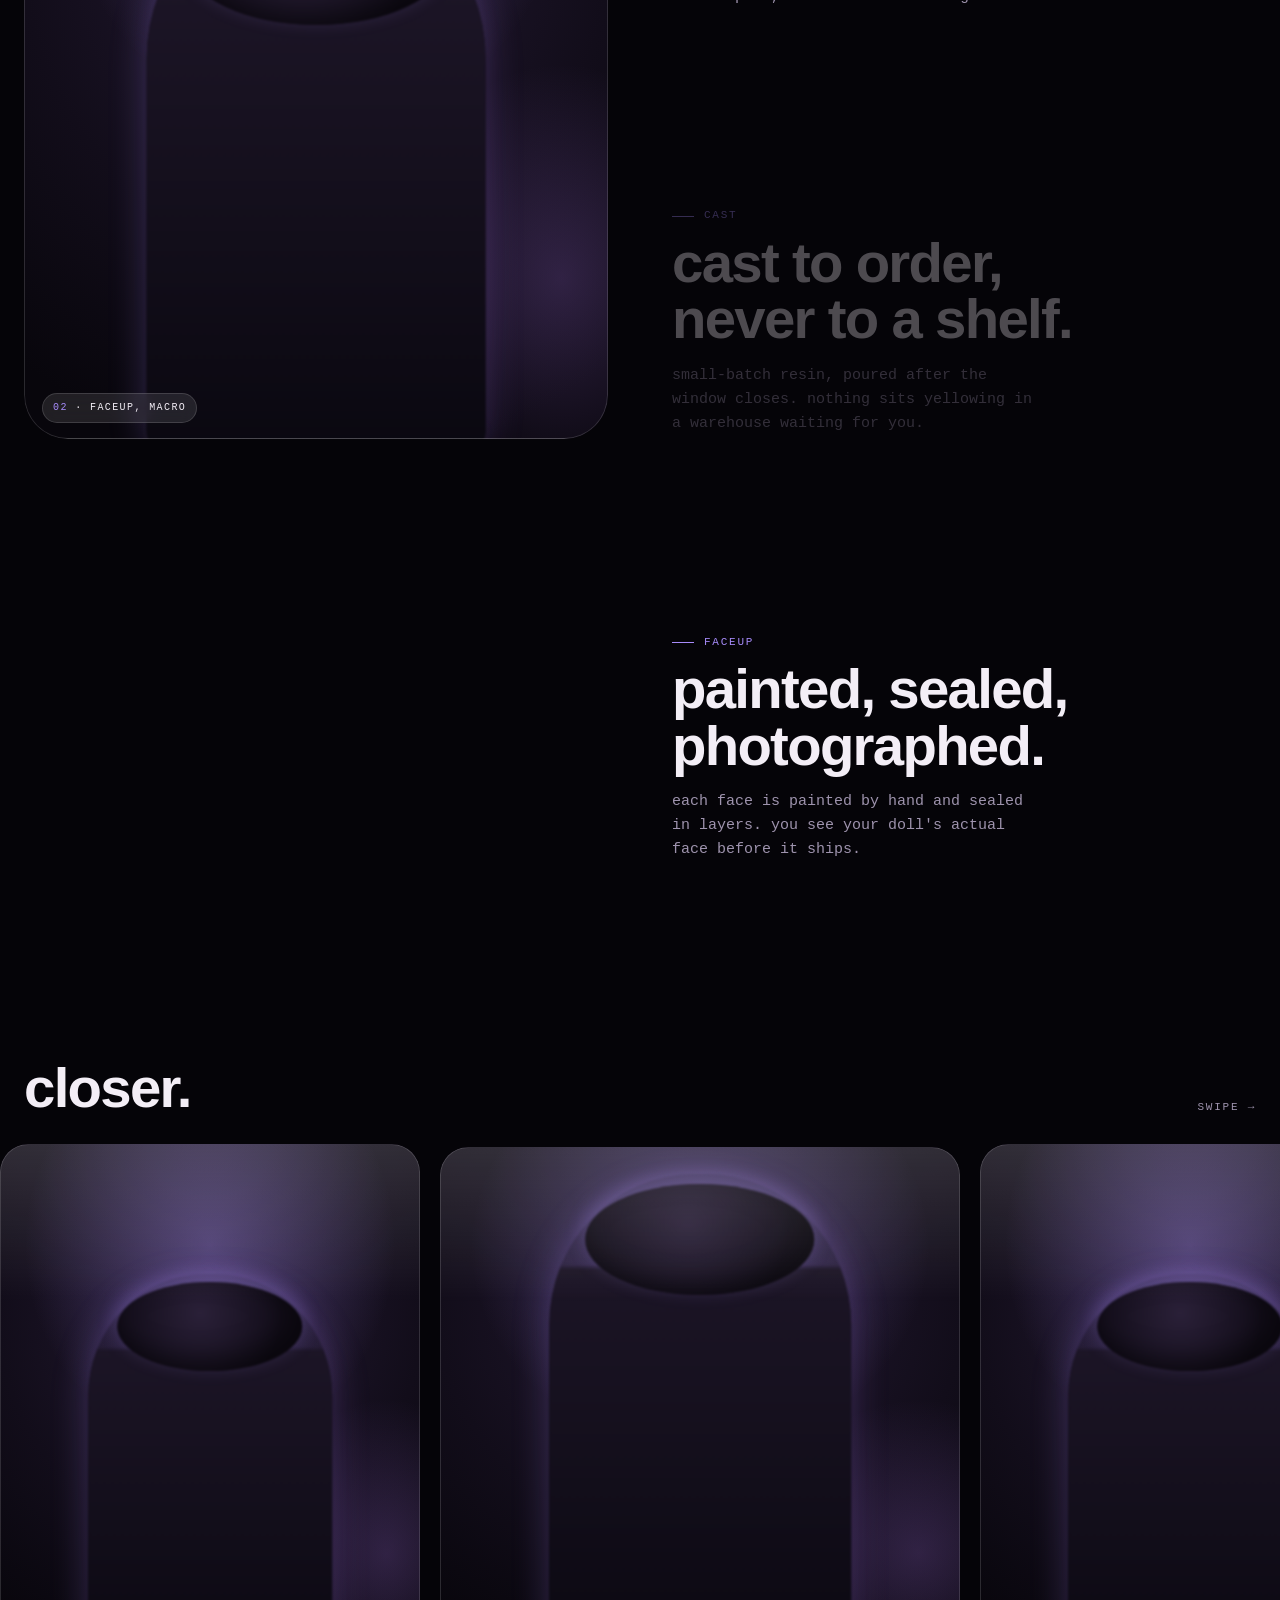
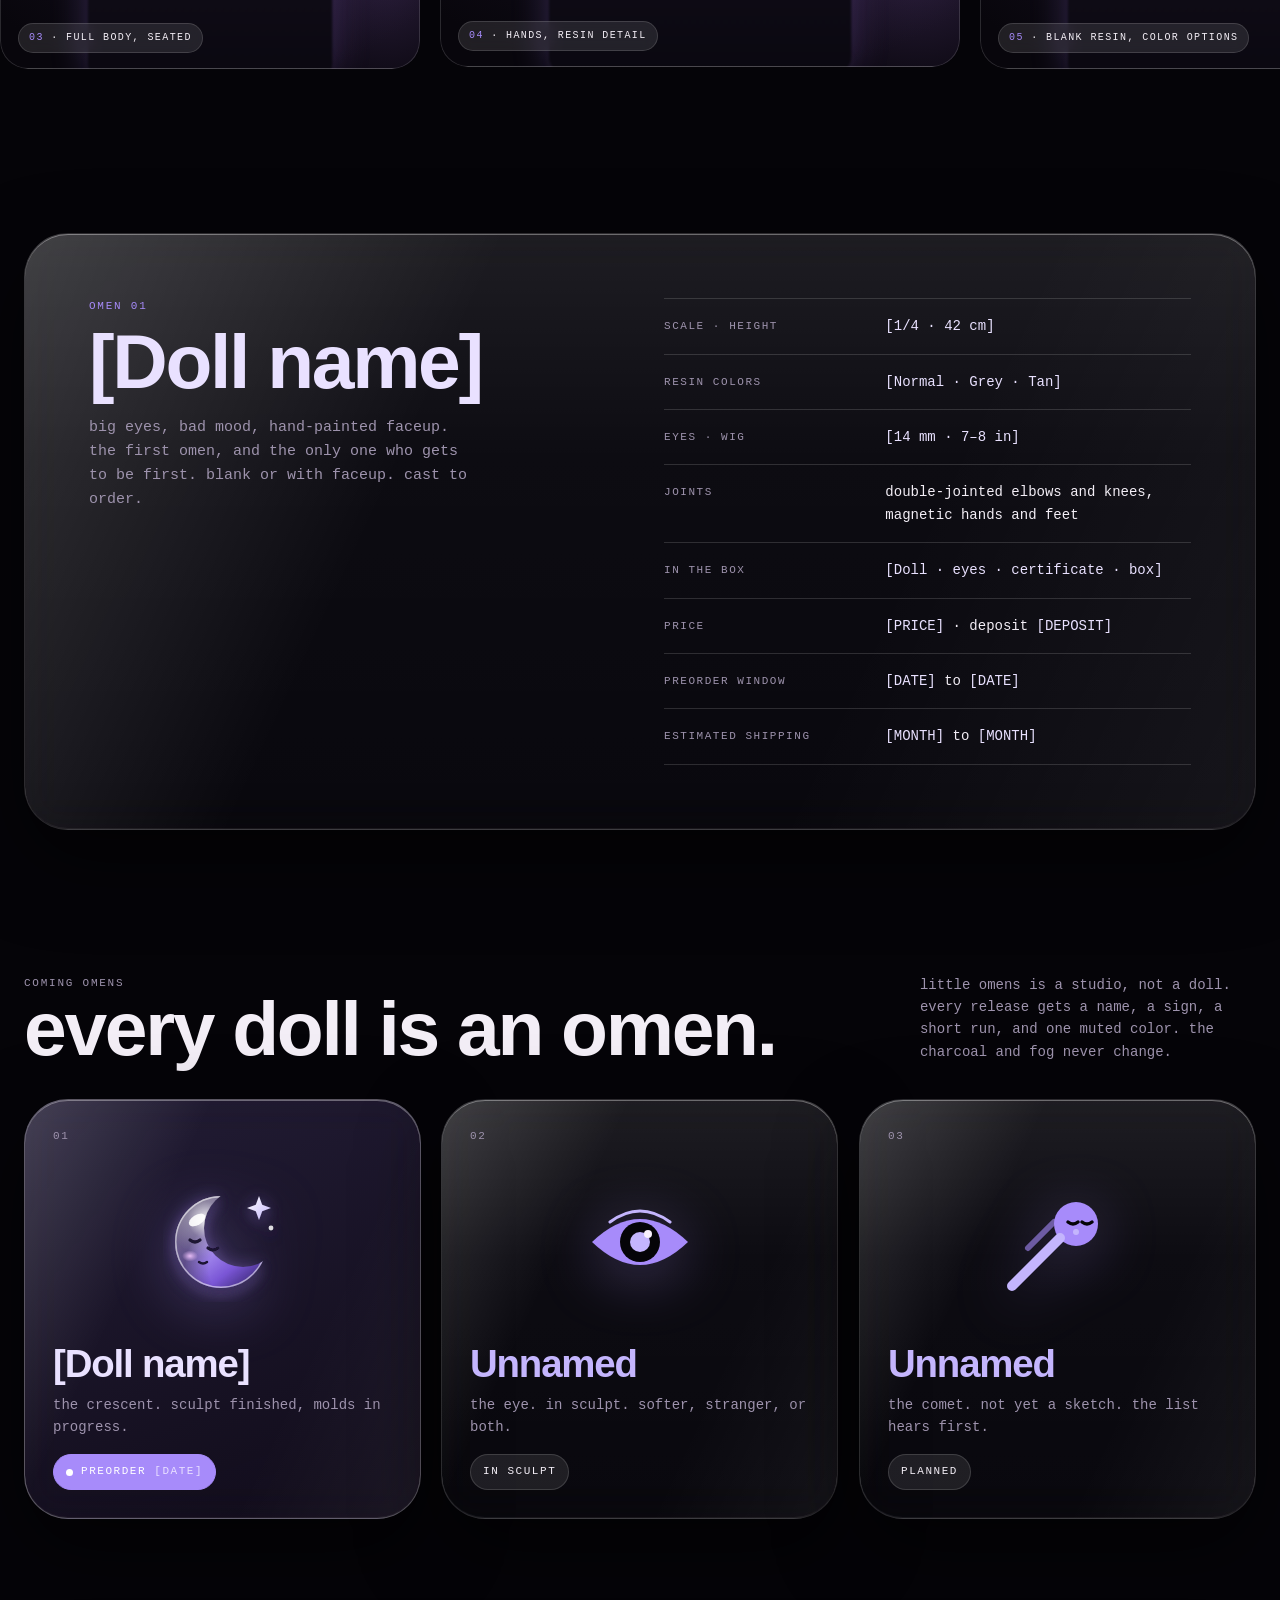
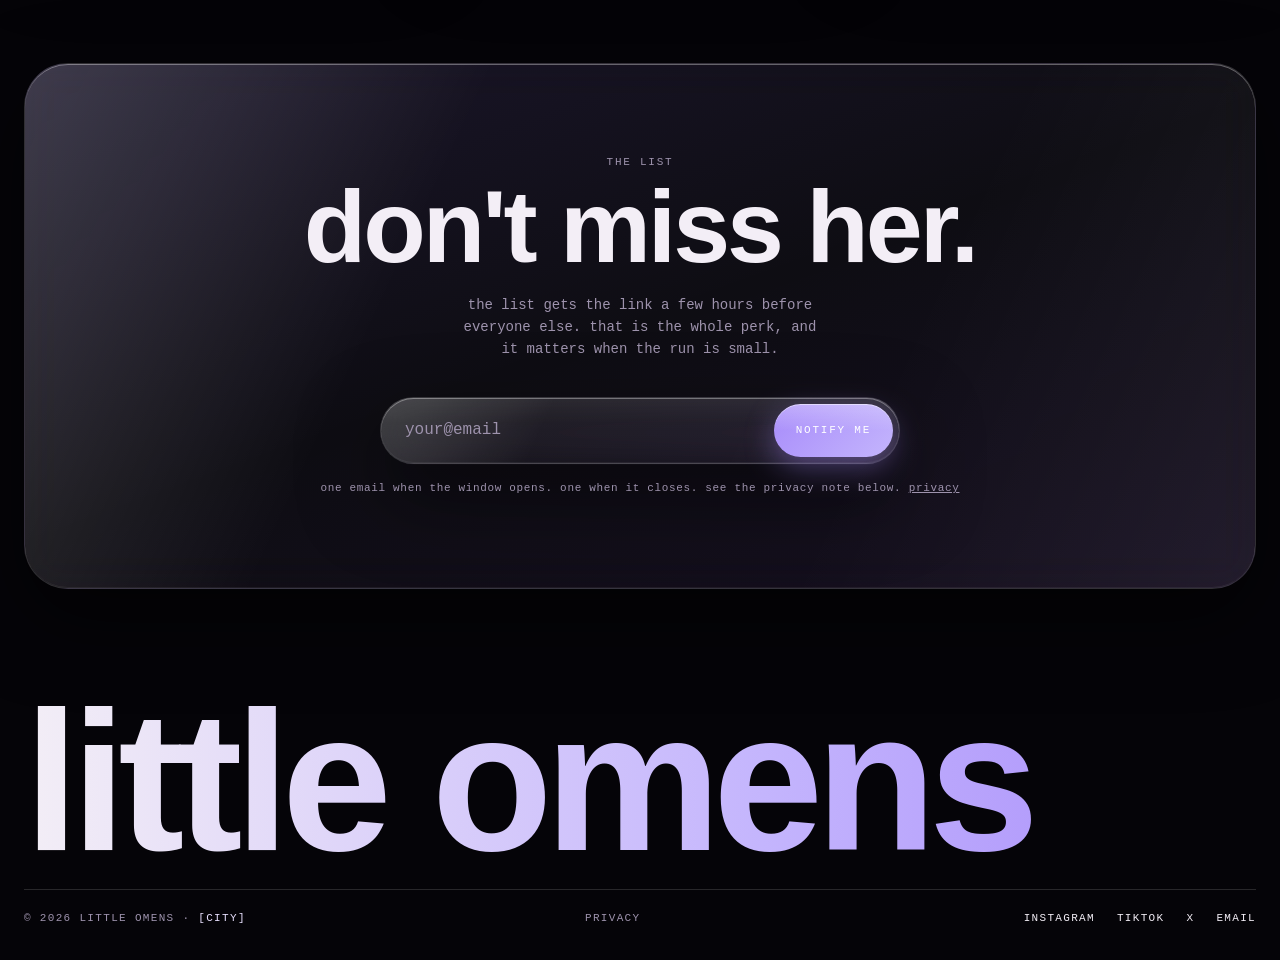
==== commit c063cc8c: "Prepare for GitHub Pages: relative links, meta CSP, .nojekyll, README steps Co-Authored-By: Claude F" ====
--- a/index.html
+++ b/index.html
@@ -3,6 +3,7 @@
 <head>
 <meta charset="utf-8">
 <meta name="viewport" content="width=device-width, initial-scale=1">
+<meta http-equiv="Content-Security-Policy" content="default-src 'self'; script-src 'self'; style-src 'self' 'unsafe-inline' https://fonts.googleapis.com; font-src https://fonts.gstatic.com; img-src 'self' data:; connect-src 'self' https:; form-action 'self' https:; base-uri 'self'; object-src 'none'">
 <title>little omens</title>
 <meta name="description" content="a new ball-jointed doll studio. something small is coming.">
 <meta name="referrer" content="strict-origin-when-cross-origin">
